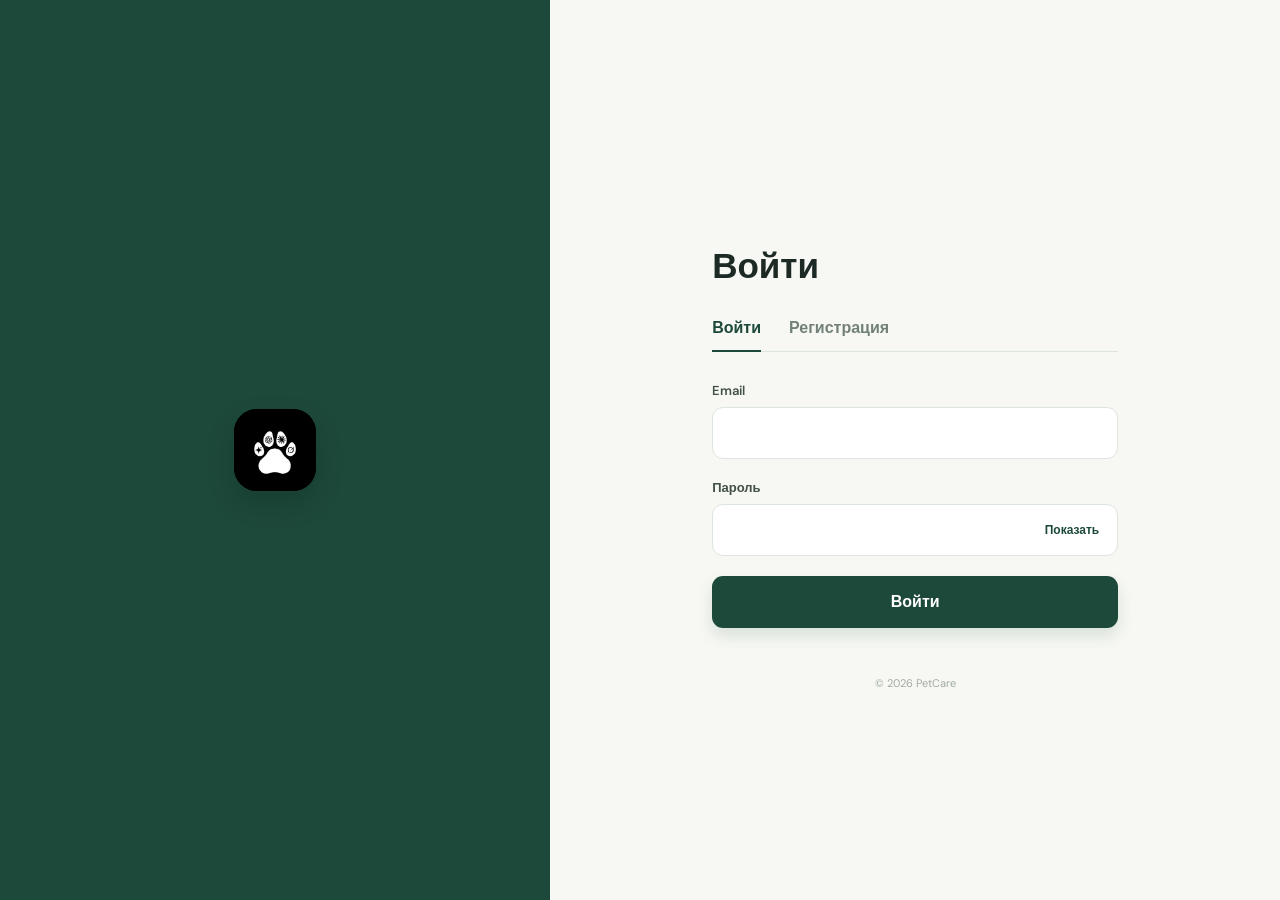
==== index.html @ 5fbf391f "ci: add GitLab CI/CD pipeline and Dockerfile" ====
<!doctype html>
<html lang="ru">
<head>
  <meta charset="UTF-8">
  <meta name="viewport" content="width=device-width, initial-scale=1.0">
  <meta name="description" content="PetCare — здоровье и забота о питомцах">
  <title>PetCare</title>
  <link rel="icon" type="image/jpeg" href="petcare-icon.jpg">
  <link rel="stylesheet" href="style.css">
</head>
<body>
  <div id="toast" class="toast" role="status" aria-live="polite"></div>
  <main id="auth-screen" class="auth-layout">
    <section class="brand-panel"><div class="brand-mark"><img src="petcare-icon.jpg" alt=""></div></section>
    <section class="form-panel"><div class="auth-card">
      <div class="mobile-brand"><img src="petcare-icon.jpg" alt=""></div>
      <div id="auth-view"><div class="card-heading"><h2 id="form-title">Войти</h2></div><div class="tabs"><button class="tab is-active" data-mode="login" type="button">Войти</button><button class="tab" data-mode="register" type="button">Регистрация</button></div><div id="auth-message" class="message" role="alert"></div><form id="auth-form" novalidate><div id="name-field" class="field is-hidden"><label for="auth-name">Имя</label><input id="auth-name" type="text"></div><div class="field"><label for="auth-email">Email</label><input id="auth-email" type="email" autocomplete="email" required></div><div class="field"><label for="auth-password">Пароль</label><div class="password-wrap"><input id="auth-password" type="password" autocomplete="current-password" required><button class="password-toggle" type="button">Показать</button></div></div><label id="terms-field" class="checkbox-row is-hidden"><input id="terms" type="checkbox"><span>Я принимаю условия использования PetCare</span></label><button id="auth-submit" class="primary-button" type="submit">Войти</button></form><p id="auth-hint" class="mock-hint"></p></div>
      <div id="verify-view" class="is-hidden"><button id="back-to-auth" class="back-button" type="button">← Назад</button><div class="card-heading"><h2>Введите код</h2><p class="muted">Код отправлен на <strong id="verify-email"></strong></p></div><div id="verify-message" class="message"></div><form id="verify-form"><div class="field"><label for="verify-code">Код подтверждения</label><input id="verify-code" class="code-input" inputmode="numeric" maxlength="6"></div><button class="primary-button" type="submit">Подтвердить</button></form><button id="resend-button" class="secondary-button" type="button">Отправить код ещё раз</button><p id="resend-status" class="resend-status"></p></div>
    </div><p class="copyright">© 2026 PetCare</p></section>
  </main>
  <main id="app-screen" class="app-shell is-hidden"><aside class="sidebar"><div class="sidebar-logo"><img src="petcare-icon.jpg" alt=""><span>PetCare</span></div><nav><button class="nav-link is-active" data-page="dashboard">⌂ <span>Обзор</span></button><button class="nav-link" data-page="procedures">✓ <span>Процедуры</span></button><button class="nav-link" data-page="pets">🐾 <span>Питомцы</span></button><button class="nav-link" data-page="food">● <span>Питание</span></button></nav><button id="logout-button" class="logout-link">↪ <span>Выйти</span></button></aside><section class="app-content"><header class="topbar"><div><h1 id="page-title">Обзор</h1></div><div class="user-chip"><span id="user-initial">А</span><span id="user-name">Пользователь</span></div></header><div id="app-message" class="message"></div><div id="page-content"></div></section></main>
  <div id="modal" class="modal is-hidden"><div class="modal-backdrop" data-close-modal></div><div class="modal-card"><button class="modal-close" data-close-modal>×</button><div id="modal-content"></div></div></div>
  <script src="script.js"></script>
</body>
</html>
---- style.css ----
@import url('https://fonts.googleapis.com/css2?family=DM+Sans:wght@400;500;600;700&display=swap');
:root{--green:#1d493b;--dark:#12382d;--mint:#e5f1e9;--cream:#f7f8f3;--text:#1d2924;--muted:#718078;--line:#dce5de;--red:#b44949;--shadow:0 18px 45px #173c2b12}*{box-sizing:border-box}body{margin:0;min-height:100vh;color:var(--text);background:var(--cream);font-family:'DM Sans',Arial,sans-serif}button,input,select,textarea{font:inherit}button{cursor:pointer}.is-hidden{display:none!important}.auth-layout{display:grid;grid-template-columns:minmax(360px,43%) 1fr;min-height:100vh}.brand-panel{display:flex;flex-direction:column;justify-content:center;padding:10% 12%;color:#fff;background:var(--green)}.brand-mark{width:82px;height:82px;margin-bottom:28px;overflow:hidden;border-radius:23px;background:#050505;box-shadow:0 12px 25px #0b2b2255}.brand-mark img,.mobile-brand img,.sidebar-logo img{width:100%;height:100%;object-fit:cover}.eyebrow{margin:0 0 12px;color:#7da995;font-size:11px;font-weight:700;letter-spacing:.18em}.brand-panel .eyebrow{color:#a9d1b5}.brand-panel h1,.topbar h1{margin:0 0 20px;font-family:'DM Sans',Arial,sans-serif;font-size:clamp(38px,4vw,62px);line-height:1.08}.brand-description{max-width:350px;color:#d1e4d7;line-height:1.7}.form-panel{display:flex;flex-direction:column;align-items:center;justify-content:center;padding:40px 24px 20px}.auth-card{width:min(100%,430px);padding:12px}.mobile-brand{display:none;align-items:center;gap:9px;margin-bottom:48px;color:var(--green);font-weight:700;letter-spacing:.12em}.mobile-brand img{width:33px;height:33px;border-radius:10px}.card-heading{margin-bottom:28px}.card-heading h2{margin:0 0 9px;font-family:'DM Sans',Arial,sans-serif;font-size:35px}.muted{color:var(--muted);line-height:1.6}.tabs{display:flex;gap:28px;margin-bottom:30px;border-bottom:1px solid var(--line)}.tab{position:relative;padding:0 0 13px;border:0;color:var(--muted);background:transparent;font-weight:600}.tab.is-active{color:var(--green)}.tab.is-active:after{position:absolute;right:0;bottom:-1px;left:0;height:2px;content:'';background:var(--green)}.field{margin-bottom:20px}.field label,.label-row label{display:block;margin-bottom:8px;color:#415048;font-size:13px;font-weight:600}.label-row{display:flex;justify-content:space-between}.label-row label{margin:0}.field input,.field select,.field textarea{width:100%;padding:13px 15px;border:1px solid var(--line);border-radius:11px;outline:0;color:var(--text);background:#fff;transition:.2s}.field input,.field select{height:52px}.field textarea{min-height:90px;resize:vertical}.field input:focus,.field select:focus,.field textarea:focus{border-color:#5b9377;box-shadow:0 0 0 3px #5b937722}.password-wrap{position:relative}.password-wrap input{padding-right:80px}.password-toggle{position:absolute;top:0;right:13px;height:52px;border:0;color:var(--green);background:transparent;font-size:12px;font-weight:600}.text-button,.back-button{padding:0;border:0;color:var(--green);background:transparent;font-size:12px;font-weight:600}.field-error{display:block;min-height:0;margin-top:5px;color:var(--red);font-size:12px}.has-error input{border-color:var(--red)}.primary-button,.secondary-button{width:100%;min-height:52px;border-radius:11px;font-weight:700}.primary-button{border:0;color:#fff;background:var(--green);box-shadow:0 8px 16px #1d493b22}.primary-button:hover{background:var(--dark)}.primary-button:disabled{cursor:wait;opacity:.6}.secondary-button{margin-top:13px;border:1px solid var(--line);color:var(--green);background:#fff}.checkbox-row{display:flex;gap:9px;align-items:flex-start;margin:4px 0 22px;color:var(--muted);font-size:12px}.checkbox-row input{accent-color:var(--green)}.message{display:none;padding:12px 14px;margin:0 0 18px;border-radius:9px;font-size:13px;line-height:1.45}.message.is-visible{display:block}.message.error{color:#913f3f;background:#fcecec}.message.success{color:#276549;background:#e6f5eb}.mock-hint,.resend-status{color:#89978f;font-size:11px;line-height:1.5;text-align:center}.code-input{font-size:24px!important;font-weight:700;letter-spacing:.35em;text-align:center}.copyright{margin:25px 0 0;color:#a0aaa4;font-size:11px}
.app-shell{display:flex;min-height:100vh}.sidebar{display:flex;flex-direction:column;width:240px;padding:25px 16px;color:#d8e8dc;background:var(--green)}.sidebar-logo{display:flex;align-items:center;gap:10px;margin:0 12px 55px;font-size:19px;font-weight:700}.sidebar-logo img{width:38px;height:38px;border-radius:12px}.sidebar nav{display:grid;gap:8px}.nav-link,.logout-link{display:flex;align-items:center;gap:13px;padding:13px 14px;border:0;border-radius:10px;color:#c4d9ca;background:transparent;text-align:left;font-size:19px}.nav-link span,.logout-link span{font-size:14px}.nav-link:hover,.nav-link.is-active{color:#fff;background:#ffffff1c}.logout-link{margin-top:auto}.app-content{width:100%;min-width:0;padding:42px clamp(22px,5vw,70px);overflow:auto}.topbar{display:flex;justify-content:space-between;align-items:flex-end;margin-bottom:34px}.topbar h1{margin:0;font-size:42px}.user-chip{display:flex;align-items:center;gap:10px;color:var(--muted);font-weight:600}.user-chip span:first-child{display:grid;place-items:center;width:38px;height:38px;border-radius:50%;color:#fff;background:var(--green)}.section-title{display:flex;justify-content:space-between;align-items:center;margin-bottom:18px}.section-title h2{margin:0;font-size:21px}.outline-button,.danger-button{padding:10px 14px;border-radius:9px;font-weight:600}.outline-button{border:1px solid var(--line);color:var(--green);background:#fff}.danger-button{border:0;color:#a53e3e;background:#fcecec}.dashboard-grid{display:grid;grid-template-columns:1.5fr 1fr;gap:24px}.stat-grid{display:grid;grid-template-columns:repeat(3,1fr);gap:15px;margin-bottom:24px}.card,.pet-card,.procedure-card{padding:22px;border:1px solid #edf1ed;border-radius:17px;background:#fff;box-shadow:var(--shadow)}.stat-card small{color:var(--muted)}.stat-card strong{display:block;margin-top:12px;font-size:30px}.pet-grid{display:grid;grid-template-columns:repeat(auto-fill,minmax(220px,1fr));gap:18px}.pet-card{padding:0;overflow:hidden}.pet-photo{display:grid;place-items:center;width:100%;height:145px;color:#fff;font-size:52px;background:linear-gradient(135deg,#b6d8bf,#5b9377)}.pet-photo img{width:100%;height:100%;object-fit:cover}.pet-card-body{padding:17px}.pet-card h3{margin:0 0 4px;font-size:18px}.pet-card p{margin:0;color:var(--muted);font-size:13px}.card-actions{display:flex;gap:8px;margin-top:15px}.card-actions button{flex:1;padding:9px 5px;border-radius:8px;font-size:12px}.procedure-list{display:grid;gap:11px}.procedure-card{display:flex;justify-content:space-between;gap:15px;padding:16px}.procedure-card h3{margin:0 0 5px;font-size:15px}.procedure-card p{margin:0;color:var(--muted);font-size:12px}.date-badge{min-width:80px;color:var(--green);font-size:12px;font-weight:700;text-align:right}.empty-state{padding:40px;text-align:center;color:var(--muted);border:1px dashed var(--line);border-radius:16px}.modal{position:fixed;z-index:10;inset:0;display:grid;place-items:center;padding:20px}.modal-backdrop{position:absolute;inset:0;background:#102c2299}.modal-card{position:relative;width:min(100%,500px);max-height:90vh;padding:28px;overflow:auto;border-radius:18px;background:#fff;box-shadow:0 25px 80px #0003}.modal-close{position:absolute;top:14px;right:17px;border:0;color:var(--muted);background:transparent;font-size:26px}.modal-card h2{margin:0 0 22px;font-family:'DM Sans',Arial,sans-serif}.form-actions{display:flex;gap:10px}.form-actions button{flex:1}.photo-preview{width:100%;height:180px;object-fit:cover;border-radius:12px;margin-bottom:12px}.toast{position:fixed;z-index:20;right:20px;bottom:20px;max-width:360px;padding:14px 18px;border-radius:10px;color:#fff;background:var(--green);box-shadow:var(--shadow);transform:translateY(120px);transition:.25s}.toast.show{transform:translateY(0)}
.compact-button{width:auto;padding:0 18px}
.small-note{margin-top:8px!important;white-space:pre-line}
.profile-card{max-width:680px}
.profile-card hr{margin:28px 0;border:0;border-top:1px solid var(--line)}
.avatar-large{display:block;width:86px;height:86px;margin-bottom:18px;border-radius:50%;object-fit:cover}
.oauth-row{display:flex;gap:10px}.oauth-row button{flex:1}
.calendar-list{display:grid;gap:22px}.calendar-day h3{margin:0 0 10px;color:var(--green);font-size:18px}.calendar-day .procedure-list{margin-top:0}
@media(max-width:800px){.auth-layout{display:block}.brand-panel{display:none}.mobile-brand{display:flex}.app-shell{display:block}.sidebar{width:100%;padding:12px 15px}.sidebar-logo{margin:0 0 10px}.sidebar nav{display:flex;overflow:auto}.nav-link,.logout-link{padding:9px 11px}.logout-link{position:absolute;right:14px;top:12px;margin:0}.nav-link span,.logout-link span{display:none}.app-content{padding:28px 16px}.topbar{align-items:center}.topbar h1{font-size:34px}.dashboard-grid{grid-template-columns:1fr}.stat-grid{gap:8px}.stat-card{padding:14px}.stat-card strong{font-size:23px}.user-chip span:last-child{display:none}.oauth-row{display:grid;grid-template-columns:1fr 1fr}}

/* Единая типографика и компактные карточки */
body,button,input,select,textarea{font-family:'DM Sans',Arial,sans-serif}
h1,h2,h3,.brand-panel h1,.topbar h1,.card-heading h2{font-family:'DM Sans',Arial,sans-serif}
.brand-panel{align-items:center}
.brand-panel .brand-mark{margin-bottom:0}
.brand-description,.brand-panel h1,.brand-panel .eyebrow{display:none}
.user-chip span:last-child{display:none}
.dashboard-grid{grid-template-columns:minmax(0,1fr) minmax(280px,.8fr);gap:12px}
.pet-grid{grid-template-columns:repeat(auto-fill,minmax(110px,1fr));gap:12px}
.pet-card{cursor:pointer;padding:0;border-radius:14px}
.pet-card.is-selected{outline:3px solid var(--green);outline-offset:2px}
.pet-photo{height:190px;display:grid;place-items:center;overflow:hidden;background:var(--mint);color:var(--green);font-size:72px}
.pet-photo img{display:block;width:100%;height:100%;object-fit:cover}
.pet-card-body{padding:13px 14px}
.pet-card-body h3{margin:0;font-size:15px;white-space:nowrap;overflow:hidden;text-overflow:ellipsis}
.pet-card-body p,.pet-card .card-actions{display:none}
.procedure-card{padding:15px}
.procedure-card .card-actions{display:none}
.next-procedure{display:grid;gap:7px;margin-top:18px;padding:18px;border-radius:16px;color:var(--green);background:var(--mint)}
.next-procedure small{font-weight:600;color:var(--muted)}
.next-procedure strong{font-size:19px}
.next-procedure p{margin:0;color:var(--muted)}
.dashboard-procedures{min-height:520px}
.dashboard-procedures .procedure-list{max-height:610px;overflow:auto}
.pet-card-body h3{font-size:19px}
.pet-card-body .pet-details-button{display:block;width:100%;margin-top:10px;padding:8px 10px;font-size:13px}
.procedure-card h3{font-size:21px;margin:0 0 8px}
.procedure-card p{font-size:16px}
.date-filter{display:flex;gap:8px;align-items:center}
.date-filter input{position:absolute;width:1px;height:1px;opacity:0;pointer-events:none}
.date-filter button{min-height:42px}
.calendar-month{padding:28px;border:1px solid var(--line);border-radius:17px;background:#fff;box-shadow:var(--shadow);overflow:auto;max-height:calc(100vh - 240px)}
.calendar-month-header{display:flex;justify-content:space-between;align-items:center;margin-bottom:18px}
.calendar-month-header h3{margin:0;font-size:24px}
.calendar-header-actions{display:flex;align-items:center;gap:8px}
.calendar-weekdays,.calendar-grid{display:grid;grid-template-columns:repeat(7,1fr);gap:8px}
.calendar-weekdays{margin-bottom:8px;color:var(--muted);font-size:13px;font-weight:700;text-align:center}
.calendar-cell{min-height:145px;padding:11px;border:1px solid var(--line);border-radius:10px;background:#fbfdfb;text-align:left}
.calendar-cell.is-empty{border-color:transparent;background:transparent}
.calendar-cell strong{display:block;margin-bottom:7px;font-size:16px}
.calendar-cell.has-procedures{border-color:#a9d1b5;background:var(--mint)}
.calendar-cell.is-today{box-shadow:inset 0 0 0 2px var(--green)}
.calendar-cell.is-selected{outline:3px solid #8bb99a;outline-offset:-3px}
.calendar-cell span{display:block;width:100%;margin-top:4px;padding:5px;border-radius:5px;color:var(--green);background:#fff;font-size:12px;white-space:normal;overflow:hidden}
.calendar-cell span small{display:block;color:var(--muted);font-size:11px}
.calendar-more{display:block;margin-top:5px;color:var(--muted);font-size:11px}
.calendar-selected-day{margin-top:24px}
.calendar-selected-day h3{margin:0 0 10px}
.calendar-selection-hint{margin-top:24px;padding:18px;border-radius:12px;color:var(--muted);background:#fff;text-align:center}
.section-subtitle{margin:5px 0 0;font-size:14px}
.pet-info-grid{display:grid;grid-template-columns:repeat(2,minmax(0,1fr));gap:18px}
.pet-profile-header{display:flex;gap:20px;align-items:center;margin-bottom:25px}
.pet-profile-header h2{margin:0 0 8px;font-size:30px}
.pet-profile-header .avatar-large{margin:0}
.pet-avatar-placeholder{display:grid;place-items:center;background:var(--mint);font-size:34px}
@media(max-width:800px){.pet-info-grid{grid-template-columns:1fr}.pet-profile-header{align-items:flex-start;flex-direction:column}.calendar-cell{min-height:76px;padding:6px}.calendar-cell button{font-size:10px}}
.filters{display:flex;flex-wrap:wrap;gap:10px;margin-bottom:20px}
.filters select,.filters input{min-height:42px;padding:0 12px;border:1px solid var(--line);border-radius:10px;color:var(--text);background:#fff}
.view-switch{display:flex;gap:8px;margin-left:auto}
.view-switch .outline-button{padding:9px 12px}
.view-switch .is-active{color:#fff;background:var(--green)}
.calendar-day{margin-bottom:22px}
.calendar-day h3{margin:0 0 10px}
.modal-card .procedure-list{max-height:55vh;overflow:auto}
@media(max-width:800px){.dashboard-grid{grid-template-columns:1fr}.view-switch{width:100%;margin-left:0}.view-switch button{flex:1}.pet-grid{grid-template-columns:repeat(3,1fr)}.pet-photo{height:145px}.calendar-month-header{align-items:flex-start;gap:8px}.calendar-header-actions{gap:4px}.calendar-header-actions .outline-button{padding:8px 9px}.calendar-cell{min-height:76px;padding:6px}.calendar-cell span{font-size:10px;padding:3px}.calendar-cell span small{display:none}}
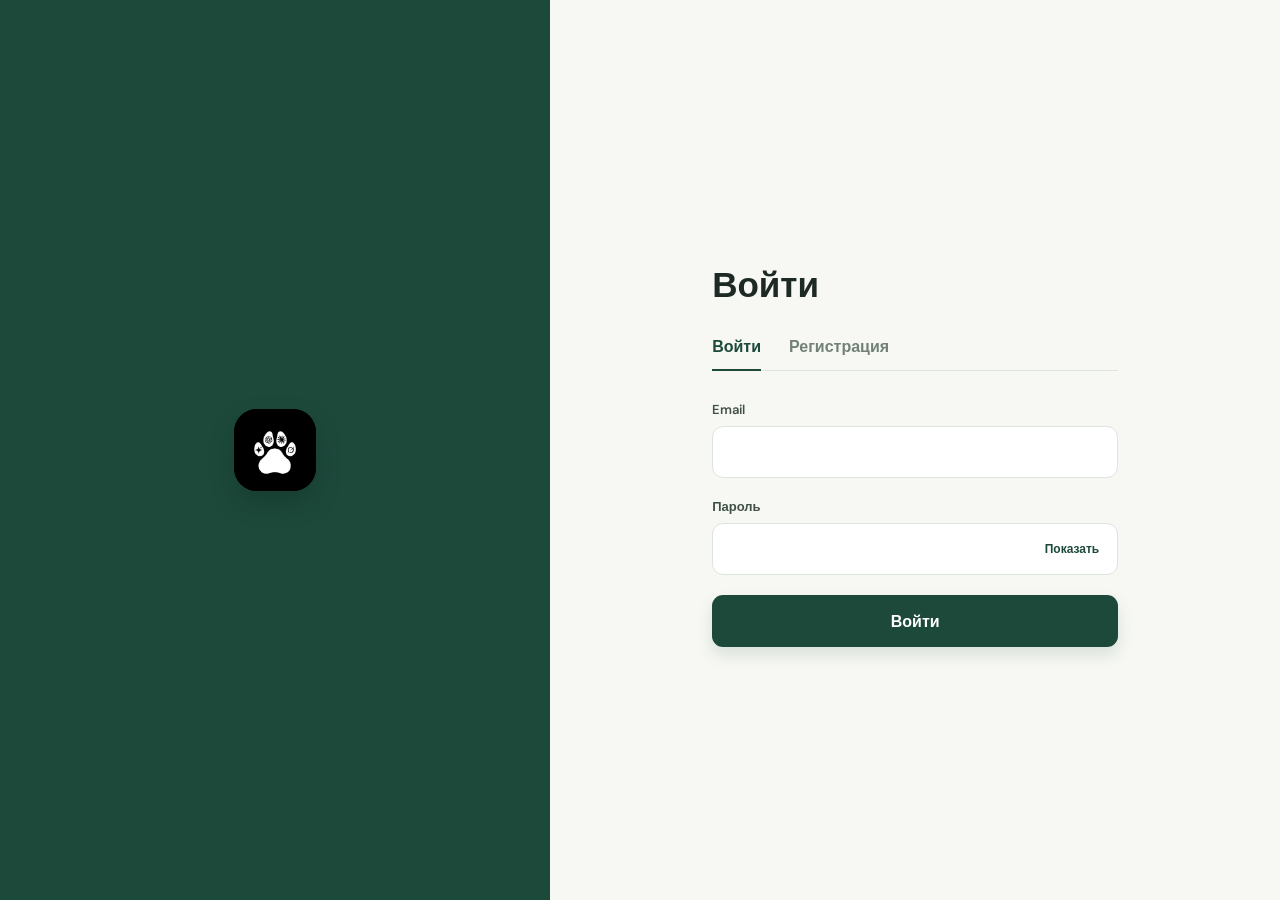
==== commit 45d50152: "smth" ====
--- a/index.html
+++ b/index.html
@@ -14,12 +14,12 @@
     <section class="brand-panel"><div class="brand-mark"><img src="petcare-icon.jpg" alt=""></div></section>
     <section class="form-panel"><div class="auth-card">
       <div class="mobile-brand"><img src="petcare-icon.jpg" alt=""></div>
-      <div id="auth-view"><div class="card-heading"><h2 id="form-title">Войти</h2></div><div class="tabs"><button class="tab is-active" data-mode="login" type="button">Войти</button><button class="tab" data-mode="register" type="button">Регистрация</button></div><div id="auth-message" class="message" role="alert"></div><form id="auth-form" novalidate><div id="name-field" class="field is-hidden"><label for="auth-name">Имя</label><input id="auth-name" type="text"></div><div class="field"><label for="auth-email">Email</label><input id="auth-email" type="email" autocomplete="email" required></div><div class="field"><label for="auth-password">Пароль</label><div class="password-wrap"><input id="auth-password" type="password" autocomplete="current-password" required><button class="password-toggle" type="button">Показать</button></div></div><label id="terms-field" class="checkbox-row is-hidden"><input id="terms" type="checkbox"><span>Я принимаю условия использования PetCare</span></label><button id="auth-submit" class="primary-button" type="submit">Войти</button></form><p id="auth-hint" class="mock-hint"></p></div>
-      <div id="verify-view" class="is-hidden"><button id="back-to-auth" class="back-button" type="button">← Назад</button><div class="card-heading"><h2>Введите код</h2><p class="muted">Код отправлен на <strong id="verify-email"></strong></p></div><div id="verify-message" class="message"></div><form id="verify-form"><div class="field"><label for="verify-code">Код подтверждения</label><input id="verify-code" class="code-input" inputmode="numeric" maxlength="6"></div><button class="primary-button" type="submit">Подтвердить</button></form><button id="resend-button" class="secondary-button" type="button">Отправить код ещё раз</button><p id="resend-status" class="resend-status"></p></div>
-    </div><p class="copyright">© 2026 PetCare</p></section>
+      <div id="auth-view"><div class="card-heading"><h2 id="form-title">Войти</h2></div><div class="tabs"><button class="tab is-active" data-mode="login" type="button">Войти</button><button class="tab" data-mode="register" type="button">Регистрация</button></div><div id="auth-message" class="message" role="alert"></div><form id="auth-form" novalidate><div id="name-field" class="field is-hidden"><label for="auth-name">Имя</label><input id="auth-name" name="name" type="text" autocomplete="name"></div><div class="field"><label for="auth-email">Email</label><input id="auth-email" name="email" type="email" autocomplete="email"></div><div class="field"><label for="auth-password">Пароль</label><div class="password-wrap"><input id="auth-password" name="passwd" type="password" autocomplete="current-password"><button class="password-toggle" type="button">Показать</button></div></div><button id="auth-submit" class="primary-button" type="submit">Войти</button></form><p id="auth-hint" class="mock-hint"></p></div>
+      <div id="verify-view" class="is-hidden"><button id="back-to-auth" class="back-button" type="button">← Назад</button><div class="card-heading"><h2>Введите код</h2><p class="muted">Код отправлен на <strong id="verify-email"></strong></p></div><div id="verify-message" class="message"></div><form id="verify-form" novalidate><div class="field"><label for="verify-code">Код подтверждения</label><input id="verify-code" class="code-input" inputmode="numeric" maxlength="6" autocomplete="one-time-code"></div><button class="primary-button" type="submit">Подтвердить</button></form><button id="resend-button" class="secondary-button" type="button">Отправить код ещё раз</button><p id="resend-status" class="resend-status"></p></div>
+    </div></section>
   </main>
-  <main id="app-screen" class="app-shell is-hidden"><aside class="sidebar"><div class="sidebar-logo"><img src="petcare-icon.jpg" alt=""><span>PetCare</span></div><nav><button class="nav-link is-active" data-page="dashboard">⌂ <span>Обзор</span></button><button class="nav-link" data-page="procedures">✓ <span>Процедуры</span></button><button class="nav-link" data-page="pets">🐾 <span>Питомцы</span></button><button class="nav-link" data-page="food">● <span>Питание</span></button></nav><button id="logout-button" class="logout-link">↪ <span>Выйти</span></button></aside><section class="app-content"><header class="topbar"><div><h1 id="page-title">Обзор</h1></div><div class="user-chip"><span id="user-initial">А</span><span id="user-name">Пользователь</span></div></header><div id="app-message" class="message"></div><div id="page-content"></div></section></main>
-  <div id="modal" class="modal is-hidden"><div class="modal-backdrop" data-close-modal></div><div class="modal-card"><button class="modal-close" data-close-modal>×</button><div id="modal-content"></div></div></div>
+  <main id="app-screen" class="app-shell is-hidden"><aside class="sidebar"><button class="sidebar-logo" type="button" data-page="dashboard" title="Обзор"><img src="petcare-icon.jpg" alt=""><span>PetCare</span></button><nav><button class="nav-link is-active" data-page="dashboard"><svg class="svg-icon"><use href="icons.svg#home"></use></svg><span>Обзор</span></button><button class="nav-link" data-page="pets"><svg class="svg-icon"><use href="icons.svg#paw"></use></svg><span>Мои питомцы</span></button><button class="nav-link" data-page="health"><svg class="svg-icon"><use href="icons.svg#heart"></use></svg><span>Карта здоровья</span></button><button class="nav-link" data-page="food"><svg class="svg-icon"><use href="icons.svg#bowl"></use></svg><span>Питание</span></button><button class="nav-link" data-page="reminders"><svg class="svg-icon"><use href="icons.svg#bell"></use></svg><span>Напоминания</span></button></nav><button id="sidebar-toggle" class="sidebar-toggle" type="button" aria-label="Свернуть панель"><b aria-hidden="true">«</b> <span>Свернуть</span></button></aside><section class="app-content"><header class="topbar"><div><h1 id="page-title">Обзор</h1></div><div class="topbar-actions"><button id="bell-button" class="bell-button" type="button" aria-label="Уведомления"><svg class="svg-icon"><use href="icons.svg#bell"></use></svg><span id="bell-count" class="bell-count is-hidden">0</span></button><div class="user-menu-wrap"><button id="user-menu-button" class="user-chip" type="button" title="Аккаунт" aria-haspopup="menu" aria-expanded="false"><span id="user-initial">А</span><span id="user-name">Пользователь</span></button><div id="user-menu" class="user-menu is-hidden" role="menu"><div class="user-menu-head"><strong id="menu-user-name"></strong><small id="menu-user-email"></small></div><button class="user-menu-item" type="button" role="menuitem" data-page="profile"><svg class="svg-icon"><use href="icons.svg#user"></use></svg> &#1040;&#1082;&#1082;&#1072;&#1091;&#1085;&#1090;</button><button id="logout-button" class="user-menu-item danger" type="button" role="menuitem"><svg class="svg-icon"><use href="icons.svg#logout"></use></svg> &#1042;&#1099;&#1081;&#1090;&#1080;</button></div></div></div></header><div id="app-message" class="message"></div><div id="page-content"></div></section></main>
+  <div id="modal" class="modal is-hidden"><div class="modal-backdrop" data-close-modal></div><div class="modal-card" role="dialog" aria-modal="true"><button class="modal-close" type="button" data-close-modal aria-label="Закрыть">×</button><div id="modal-content"></div></div></div>
   <script src="script.js"></script>
 </body>
-</html>+</html>
--- a/style.css
+++ b/style.css
@@ -32,7 +32,7 @@
 .next-procedure small{font-weight:600;color:var(--muted)}
 .next-procedure strong{font-size:19px}
 .next-procedure p{margin:0;color:var(--muted)}
-.dashboard-procedures{min-height:520px}
+.dashboard-procedures{min-height:520px;min-width:0;max-width:760px;width:100%;justify-self:end}
 .dashboard-procedures .procedure-list{max-height:610px;overflow:auto}
 .pet-card-body h3{font-size:19px}
 .pet-card-body .pet-details-button{display:block;width:100%;margin-top:10px;padding:8px 10px;font-size:13px}
@@ -74,4 +74,235 @@
 .calendar-day{margin-bottom:22px}
 .calendar-day h3{margin:0 0 10px}
 .modal-card .procedure-list{max-height:55vh;overflow:auto}
-@media(max-width:800px){.dashboard-grid{grid-template-columns:1fr}.view-switch{width:100%;margin-left:0}.view-switch button{flex:1}.pet-grid{grid-template-columns:repeat(3,1fr)}.pet-photo{height:145px}.calendar-month-header{align-items:flex-start;gap:8px}.calendar-header-actions{gap:4px}.calendar-header-actions .outline-button{padding:8px 9px}.calendar-cell{min-height:76px;padding:6px}.calendar-cell span{font-size:10px;padding:3px}.calendar-cell span small{display:none}}+@media(max-width:800px){.dashboard-grid{grid-template-columns:1fr}.view-switch{width:100%;margin-left:0}.view-switch button{flex:1}.pet-grid{grid-template-columns:repeat(3,1fr)}.pet-photo{height:145px}.calendar-month-header{align-items:flex-start;gap:8px}.calendar-header-actions{gap:4px}.calendar-header-actions .outline-button{padding:8px 9px}.calendar-cell{min-height:76px;padding:6px}.calendar-cell span{font-size:10px;padding:3px}.calendar-cell span small{display:none}}
+/* Обзор: колонка питомцев по ширине карточек, процедуры занимают остальное место */
+.dashboard-grid{grid-template-columns:auto minmax(320px,1fr);gap:24px;align-items:start}
+.dashboard-pets .pet-grid{grid-template-columns:repeat(var(--cols,3),200px)}
+@media(max-width:1200px){.dashboard-pets .pet-grid{grid-template-columns:repeat(var(--cols-sm,2),200px)}}
+
+/* Карточки питомцев крупнее, длинные имена переносятся */
+.pet-grid{grid-template-columns:repeat(auto-fill,minmax(200px,1fr));gap:16px}
+.pet-photo{height:170px}
+.pet-card-body{padding:14px 16px 16px}
+.pet-card-body h3{white-space:normal;overflow:visible;text-overflow:clip;overflow-wrap:anywhere;line-height:1.25}
+.pet-profile-actions{display:flex;flex-wrap:wrap;gap:8px}
+
+@media(max-width:800px){.dashboard-grid{grid-template-columns:1fr}.pet-grid,.dashboard-pets .pet-grid{grid-template-columns:repeat(2,minmax(0,1fr))}}
+
+/* ---------- Новые экраны: общие элементы ---------- */
+body.modal-open{overflow:hidden}
+.topbar-actions{display:flex;align-items:center;gap:12px}
+.user-chip{padding:0;border:0;background:transparent;cursor:pointer}
+.bell-button{position:relative;display:grid;place-items:center;width:44px;height:44px;border:1px solid var(--line);border-radius:12px;background:#fff;font-size:19px;box-shadow:var(--shadow)}
+.bell-button:hover{border-color:#a9d1b5}
+.bell-count{position:absolute;top:-6px;right:-6px;min-width:20px;height:20px;padding:0 5px;border-radius:10px;color:#fff;background:var(--red);font-size:11px;font-weight:700;line-height:20px;text-align:center}
+.notice-banner{display:block;width:100%;margin-bottom:16px;padding:14px 16px;border:1px solid #f0d9a8;border-radius:12px;color:#7a5412;background:#fff7e6;font-weight:600;text-align:left}
+.notice-banner:hover{background:#fff1d4}
+.quick-actions{display:flex;flex-wrap:wrap;gap:8px;margin-top:16px}
+.quick-actions .outline-button,.section-title>.outline-button,.section-title>.primary-button{min-width:132px;min-height:42px}
+.quick-actions .outline-button{padding:9px 12px;font-size:13px}
+.empty-action{margin-top:14px}
+.pre-line{white-space:pre-line}
+.page-section{margin-top:22px}
+.subsection-title{margin:0 0 12px;color:var(--green);font-size:17px}
+.section-title h3{margin:0;font-size:18px}
+.section-title .subsection-title{margin:0}
+.field-hint{margin:6px 0 0;color:var(--muted);font-size:12px;line-height:1.45}
+.field-row{display:grid;grid-template-columns:1fr 1fr;gap:12px}
+.text-button{cursor:pointer}
+.modal-lead{margin:-12px 0 20px}
+.danger-fill{background:var(--red)!important;box-shadow:none!important}
+.danger-fill:hover{background:#963c3c!important}
+
+/* Ошибки в формах */
+.field-error{display:block;margin-top:6px;color:var(--red);font-size:12px;font-weight:600}
+.has-error input,.has-error select,.has-error textarea{border-color:var(--red)!important;background:#fffafa!important}
+.has-error input:focus,.has-error select:focus,.has-error textarea:focus{box-shadow:0 0 0 3px #b4494922!important}
+.checkbox-row.has-error{flex-wrap:wrap;color:var(--red)}
+.checkbox-row .field-error{width:100%;margin-top:2px}
+
+/* Карточки событий */
+.event-list{display:grid;gap:11px}
+.event-card{display:flex;gap:14px;align-items:flex-start;padding:15px 16px;border:1px solid #edf1ed;border-radius:15px;background:#fff;box-shadow:var(--shadow)}
+.event-icon{display:grid;flex:none;place-items:center;width:42px;height:42px;border-radius:12px;background:var(--mint);font-size:20px}
+.event-body{flex:1;min-width:0}
+.event-body h3{margin:4px 0;font-size:17px;overflow-wrap:anywhere}
+.event-body p{margin:3px 0 0;color:var(--muted);font-size:13px;line-height:1.45;overflow-wrap:anywhere}
+.event-body .event-sub{color:#4b5a52}
+.event-text{white-space:pre-line}
+.event-body .event-repeat{color:var(--green);font-weight:600}
+.event-meta{display:flex;flex-wrap:wrap;gap:6px}
+.category-chip,.relative-chip{padding:3px 8px;border-radius:20px;font-size:11px;font-weight:700}
+.category-chip{color:var(--green);background:var(--mint)}
+.relative-chip{color:#7a5412;background:#fff1d4}
+.relative-chip.is-past{color:var(--muted);background:#eef1ee}
+.event-actions{display:flex;flex:none;gap:6px}
+.icon-button{display:grid;place-items:center;width:36px;height:36px;padding:0;border:1px solid var(--line);border-radius:9px;color:var(--green);background:#fff;font-size:15px}
+.icon-button:hover{border-color:#a9d1b5;background:var(--mint)}
+.icon-button.danger{border-color:#f3dada;color:#a53e3e;background:#fcecec}
+.event-birthday .event-icon{background:#fff1d4}
+.event-medication .event-icon{background:#eef0fb}
+.day-relative{font-size:14px;font-weight:500}
+
+/* Сводка карты здоровья */
+.summary-grid{display:grid;grid-template-columns:repeat(auto-fill,minmax(190px,1fr));gap:12px;margin:6px 0 4px}
+.summary-tile{display:grid;gap:5px;padding:15px;border:1px solid #edf1ed;border-radius:14px;background:#fff;box-shadow:var(--shadow)}
+.summary-tile small{color:var(--muted);font-weight:600}
+.summary-tile strong{font-size:17px;overflow-wrap:anywhere}
+.summary-tile span{color:var(--muted);font-size:12px;line-height:1.4}
+.pet-profile .summary-tile{background:#fbfdfb;box-shadow:none}
+.chip-tabs{display:flex;flex-wrap:wrap;gap:8px;margin-bottom:18px}
+.chip-tab{padding:8px 13px;border:1px solid var(--line);border-radius:20px;color:var(--green);background:#fff;font-size:13px;font-weight:600}
+.chip-tab.is-active{border-color:var(--green);color:#fff;background:var(--green)}
+.info-list{display:grid;grid-template-columns:repeat(auto-fill,minmax(180px,1fr));gap:12px;margin-bottom:6px}
+.info-list div{display:grid;gap:4px;padding:12px 14px;border-radius:12px;background:var(--cream)}
+.info-list small{color:var(--muted);font-weight:600}
+.pet-profile hr{margin:24px 0;border:0;border-top:1px solid var(--line)}
+.pet-profile .avatar-large{overflow:hidden}
+.pet-profile .avatar-large img{width:100%;height:100%;object-fit:cover}
+.pet-card-body .pet-meta{display:block;margin:4px 0 0;color:var(--muted);font-size:13px;overflow-wrap:anywhere}
+
+/* Вес */
+.weight-card h3{margin:0 0 14px}
+.inline-form{display:grid;grid-template-columns:170px 150px 1fr auto;gap:12px;align-items:start}
+.inline-form .field{margin-bottom:0}
+.inline-form .primary-button{min-height:52px;margin-top:26px}
+.weight-row{display:flex;justify-content:space-between;align-items:center;gap:12px;padding:14px 16px;border:1px solid #edf1ed;border-radius:14px;background:#fff;box-shadow:var(--shadow)}
+.weight-row strong{font-size:18px}
+.weight-row p{margin:3px 0 0;color:var(--muted);font-size:13px}
+.weight-diff{margin-left:8px;padding:2px 7px;border-radius:12px;font-size:12px;font-weight:700}
+.weight-diff.up{color:#7a5412;background:#fff1d4}
+.weight-diff.down{color:#276549;background:#e6f5eb}
+
+/* Питание */
+.badge-row{display:flex;flex-wrap:wrap;gap:6px;margin-top:8px}
+.badge{padding:4px 9px;border-radius:20px;color:var(--muted);background:#eef1ee;font-size:12px;font-weight:600}
+.badge.good{color:#276549;background:#e6f5eb}
+.badge.bad{color:#913f3f;background:#fcecec}
+.badge.warn{color:#7a5412;background:#fff1d4}
+.food-base{display:grid;grid-template-columns:repeat(auto-fit,minmax(230px,1fr));gap:12px}
+.food-column{padding:16px;border:1px solid #edf1ed;border-radius:15px;background:#fff;box-shadow:var(--shadow)}
+.food-column h4{margin:0 0 10px;font-size:15px}
+.food-column.good{border-top:4px solid #5b9377}
+.food-column.bad{border-top:4px solid var(--red)}
+.food-column.unknown{border-top:4px solid var(--line)}
+.food-column ul{display:grid;gap:10px;margin:0;padding:0;list-style:none}
+.food-column li{display:grid;gap:2px}
+.food-column li span{color:var(--muted);font-size:12px}
+.food-column li .reaction-line{color:#7a5412}
+.food-column p{margin:0;font-size:13px}
+.compact-filters{margin:0}
+.segmented{display:flex;flex-wrap:wrap;gap:6px}
+.segment input{position:absolute;opacity:0;pointer-events:none}
+.segment span{display:inline-block;padding:10px 13px;border:1px solid var(--line);border-radius:10px;color:var(--text);background:#fff;font-size:13px;font-weight:600;cursor:pointer;transition:.15s}
+.segment input:checked+span{border-color:var(--green);color:#fff;background:var(--green)}
+.segment input:focus-visible+span{box-shadow:0 0 0 3px #5b937744}
+.checkbox-grid{display:flex;flex-wrap:wrap;gap:4px 18px}
+.checkbox-grid .checkbox-row{margin:0;color:var(--text);font-size:13px}
+.form-details{margin:0 0 20px;padding:12px 14px;border:1px solid var(--line);border-radius:12px;background:#fbfdfb}
+.form-details summary{color:var(--green);font-weight:700;cursor:pointer}
+.form-details[open] summary{margin-bottom:14px}
+
+/* Уведомления */
+.notification-list{display:grid;gap:10px;max-height:52vh;margin-bottom:16px;overflow:auto}
+.notification-item{display:flex;gap:12px;align-items:flex-start;padding:13px;border:1px solid var(--line);border-radius:13px}
+.notification-item>div{flex:1;min-width:0}
+.notification-item h3{margin:0 0 3px;font-size:15px}
+.notification-item p{margin:0 0 3px;color:var(--muted);font-size:13px}
+.notification-item small{color:var(--muted);font-size:12px}
+.notification-item .outline-button{flex:none;padding:7px 10px;font-size:12px}
+
+/* Видимое поле даты в фильтрах */
+.date-filter input{position:static;width:auto;height:auto;min-height:42px;padding:0 12px;border:1px solid var(--line);border-radius:10px;color:var(--text);background:#fff;opacity:1;pointer-events:auto}
+
+@media(max-width:800px){
+  .topbar{gap:12px}.topbar h1{font-size:28px}
+  .inline-form{grid-template-columns:1fr 1fr}.inline-form .field:nth-child(3),.inline-form .primary-button{grid-column:1/-1}.inline-form .primary-button{width:100%;margin-top:0}
+  .event-card{gap:10px;padding:13px}.event-icon{width:36px;height:36px;font-size:17px}
+  .event-actions{flex-direction:column}
+  .section-title{flex-wrap:wrap;gap:10px}
+  .filters select,.date-filter{flex:1 1 160px}.date-filter input{flex:1}
+  .modal{padding:10px}.modal-card{padding:22px 18px}
+  .notification-item{flex-wrap:wrap}.notification-item .outline-button{margin-left:54px}
+}
+@media(max-width:480px){.field-row{grid-template-columns:1fr;gap:0}.summary-grid{grid-template-columns:1fr 1fr}.pet-photo{height:120px}.topbar h1{font-size:24px}}
+
+/* Логотип в боковой панели — ссылка на «Обзор» */
+.sidebar-logo{padding:0;border:0;color:inherit;background:transparent;font-family:inherit;text-align:left;cursor:pointer}
+.sidebar-logo:hover{color:#fff}
+
+/* Боковая панель: закреплена по высоте экрана, сворачивается до иконок */
+.sidebar{position:sticky;top:0;flex:none;height:100vh;overflow-y:auto;transition:width .2s}
+.sidebar-toggle{display:flex;align-items:center;gap:13px;margin-top:auto;padding:13px 14px;border:0;border-radius:10px;color:#c4d9ca;background:transparent;text-align:left;font-size:19px}
+.sidebar-toggle span{font-size:14px}
+.sidebar-toggle:hover{color:#fff;background:#ffffff1c}
+.sidebar-toggle b{display:inline-block;width:22px;text-align:center;font-weight:400;transition:transform .2s}
+.sidebar-collapsed .sidebar{width:84px;padding-right:12px;padding-left:12px}
+.sidebar-collapsed .sidebar-logo{justify-content:center;margin-right:0;margin-left:0}
+.sidebar-collapsed .sidebar-logo span,.sidebar-collapsed .nav-link span,.sidebar-collapsed .sidebar-toggle span{display:none}
+.sidebar-collapsed .nav-link,.sidebar-collapsed .sidebar-toggle{justify-content:center;padding-right:0;padding-left:0}
+.sidebar-collapsed .sidebar-toggle b{transform:rotate(180deg)}
+
+/* Меню аккаунта справа сверху */
+.user-menu-wrap{position:relative}
+.user-chip span:first-child{overflow:hidden;box-shadow:var(--shadow)}
+.user-chip span:first-child img{width:100%;height:100%;object-fit:cover}
+.user-chip:focus-visible span:first-child{outline:3px solid #5b937766;outline-offset:2px}
+.user-menu{position:absolute;z-index:9;top:calc(100% + 8px);right:0;display:grid;min-width:220px;padding:6px;border:1px solid var(--line);border-radius:13px;background:#fff;box-shadow:0 18px 45px #173c2b26}
+.user-menu-head{display:grid;gap:2px;padding:10px 12px 12px;margin-bottom:4px;border-bottom:1px solid var(--line)}
+.user-menu-head strong{overflow:hidden;text-overflow:ellipsis;white-space:nowrap}
+.user-menu-head small{overflow:hidden;color:var(--muted);text-overflow:ellipsis;white-space:nowrap}
+.user-menu-item{padding:11px 12px;border:0;border-radius:9px;color:var(--text);background:transparent;font-weight:600;text-align:left}
+.user-menu-item:hover{background:var(--mint)}
+.user-menu-item.danger{color:#a53e3e}
+.user-menu-item.danger:hover{background:#fcecec}
+
+/* Аватар в аккаунте */
+.community-filters{display:flex;align-items:end;gap:12px;flex-wrap:wrap;margin-bottom:22px}.community-filters .field{flex:1 1 260px;margin-bottom:0}.community-filters .checkbox-row{display:flex;align-items:center;gap:8px;padding-bottom:10px}.community-grid{display:grid;grid-template-columns:repeat(auto-fill,minmax(270px,1fr));gap:16px}.community-card{display:flex;flex-direction:column;min-height:180px}.community-card h3{margin:0 0 8px}.community-card p{overflow-wrap:anywhere}.community-card-footer{display:flex;align-items:center;justify-content:space-between;gap:10px;margin-top:auto}.community-detail{max-width:760px}.community-detail h3{margin-top:30px}.community-description{white-space:pre-wrap;overflow-wrap:anywhere}.community-actions{display:flex;gap:10px;flex-wrap:wrap;margin-top:22px}.community-members{padding:0;list-style:none}.community-members li{display:flex;align-items:center;justify-content:space-between;gap:12px;padding:12px 0;border-bottom:1px solid var(--line);overflow-wrap:anywhere}
+.avatar-card{display:flex;gap:20px;align-items:center;margin-bottom:18px}
+.avatar-card h2{margin:0 0 4px}
+.avatar-card p{margin:0 0 12px}
+.profile-avatar{display:grid;flex:none;place-items:center;margin:0;overflow:hidden;color:#fff;background:var(--green);font-size:34px;font-weight:700}
+.profile-avatar img{width:100%;height:100%;object-fit:cover}
+.avatar-card>.profile-avatar{cursor:zoom-in}
+.food-reaction-actions{display:flex;gap:6px;margin-top:10px}
+.food-reaction-actions .icon-button{width:42px;height:38px}
+.svg-icon{width:1.15em;height:1.15em;vertical-align:-.18em;fill:none}
+.file-button{position:relative;display:inline-flex;align-items:center;cursor:pointer}
+.file-button input{position:absolute;width:1px;height:1px;opacity:0}
+.file-button:focus-within{box-shadow:0 0 0 3px #5b937744}
+.file-button.is-busy{opacity:.6;pointer-events:none}
+
+/* Фото питомца крупнее */
+.photo-zoom-trigger{flex:none;padding:0;border:0;border-radius:50%;background:transparent;cursor:zoom-in}
+.photo-zoom-trigger:focus-visible{outline:3px solid #5b937766;outline-offset:3px}
+.modal-card.modal-photo{width:auto;max-width:min(94vw,960px);padding:10px;background:#fff}
+.modal-photo .modal-close{top:16px;right:16px;z-index:1;display:grid;place-items:center;width:36px;height:36px;border-radius:50%;color:#fff;background:#102c22aa;font-size:22px;line-height:1}
+.photo-zoom{display:block;max-width:100%;max-height:84vh;border-radius:12px;object-fit:contain}
+
+/* Календарь: число и события прижаты к левому верхнему углу ячейки */
+.calendar-cell{display:flex;flex-direction:column;align-items:stretch;justify-content:flex-start;color:var(--text)}
+.calendar-cell strong{text-align:left}
+
+/* Чекбоксы внутри полей: обычного размера, подпись сбоку */
+.field .checkbox-row{display:flex;align-items:center;gap:9px;margin:0;color:var(--text);font-size:14px;font-weight:500;cursor:pointer}
+.field input[type=checkbox],.field input[type=radio],.checkbox-row input{flex:none;width:18px;height:18px;min-height:0;margin:0;padding:0;accent-color:var(--green)}
+.checkbox-grid{gap:10px 22px}
+.field .checkbox-row+.field-error{margin-top:6px}
+
+/* Повторы и выбор «эта дата / все» */
+.weekday-picker .segment span{min-width:46px;text-align:center}
+.scope-field{padding:14px;border-radius:12px;background:var(--mint)}
+.scope-field .segment span{background:#fff}
+.choice-list{display:grid;gap:10px}
+.choice-list .secondary-button{margin-top:0}
+#repeat-block>.checkbox-row{align-items:center;margin:0 0 16px;color:var(--text);font-size:14px;cursor:pointer}
+
+@media(max-width:800px){
+  .sidebar{position:static;height:auto;overflow:visible}
+  .sidebar-toggle{display:none}
+  .sidebar-collapsed .sidebar{width:100%;padding:12px 15px}
+  .sidebar-collapsed .sidebar-logo{justify-content:flex-start}.sidebar-collapsed .sidebar-logo span{display:inline}
+  .sidebar-collapsed .nav-link{padding:9px 11px}
+  .avatar-card{align-items:flex-start}
+}
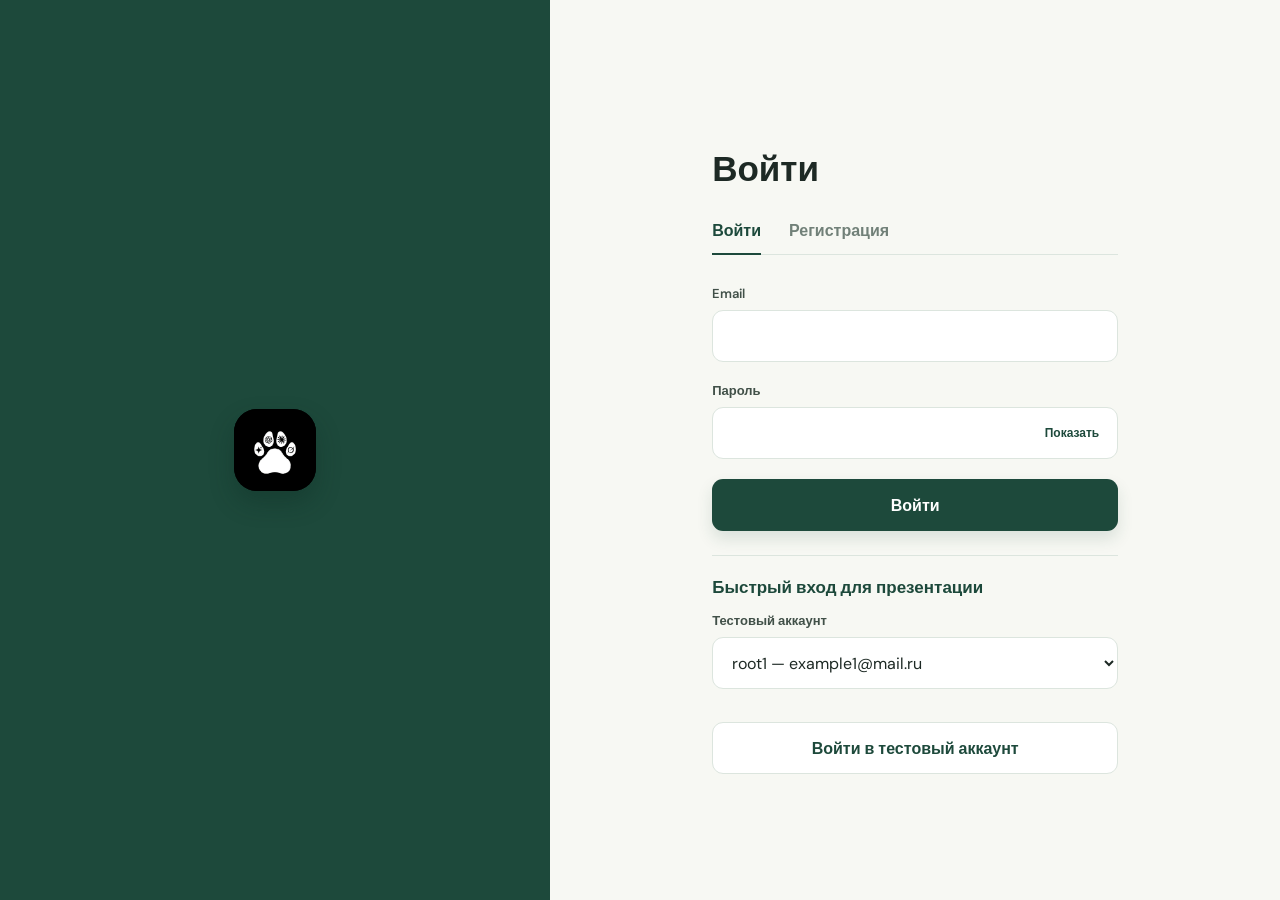
==== commit 0777be73: "final" ====
--- a/index.html
+++ b/index.html
@@ -15,6 +15,7 @@
     <section class="form-panel"><div class="auth-card">
       <div class="mobile-brand"><img src="petcare-icon.jpg" alt=""></div>
       <div id="auth-view"><div class="card-heading"><h2 id="form-title">Войти</h2></div><div class="tabs"><button class="tab is-active" data-mode="login" type="button">Войти</button><button class="tab" data-mode="register" type="button">Регистрация</button></div><div id="auth-message" class="message" role="alert"></div><form id="auth-form" novalidate><div id="name-field" class="field is-hidden"><label for="auth-name">Имя</label><input id="auth-name" name="name" type="text" autocomplete="name"></div><div class="field"><label for="auth-email">Email</label><input id="auth-email" name="email" type="email" autocomplete="email"></div><div class="field"><label for="auth-password">Пароль</label><div class="password-wrap"><input id="auth-password" name="passwd" type="password" autocomplete="current-password"><button class="password-toggle" type="button">Показать</button></div></div><button id="auth-submit" class="primary-button" type="submit">Войти</button></form><p id="auth-hint" class="mock-hint"></p></div>
+      <div id="test-login" class="test-login"><h3>Быстрый вход для презентации</h3><div class="field"><label for="test-account">Тестовый аккаунт</label><select id="test-account"><option value="0">root1 — example1@mail.ru</option><option value="1">root2 — 2@example.ru</option><option value="2">root3 — 3@example.ru</option><option value="3">root4 — 4@example.ru</option><option value="4">root5 — 5@example.ru</option><option value="5">root6 — 1@example.ru</option><option value="6">root7 — example7@mail.ru</option><option value="7">root8 — example8@mail.ru</option><option value="8">root9 — example9@mail.ru</option><option value="9">root10 — example10@mail.ru</option></select></div><button id="test-login-button" class="secondary-button" type="button">Войти в тестовый аккаунт</button></div>
       <div id="verify-view" class="is-hidden"><button id="back-to-auth" class="back-button" type="button">← Назад</button><div class="card-heading"><h2>Введите код</h2><p class="muted">Код отправлен на <strong id="verify-email"></strong></p></div><div id="verify-message" class="message"></div><form id="verify-form" novalidate><div class="field"><label for="verify-code">Код подтверждения</label><input id="verify-code" class="code-input" inputmode="numeric" maxlength="6" autocomplete="one-time-code"></div><button class="primary-button" type="submit">Подтвердить</button></form><button id="resend-button" class="secondary-button" type="button">Отправить код ещё раз</button><p id="resend-status" class="resend-status"></p></div>
     </div></section>
   </main>
--- a/style.css
+++ b/style.css
@@ -2,8 +2,12 @@
 :root{--green:#1d493b;--dark:#12382d;--mint:#e5f1e9;--cream:#f7f8f3;--text:#1d2924;--muted:#718078;--line:#dce5de;--red:#b44949;--shadow:0 18px 45px #173c2b12}*{box-sizing:border-box}body{margin:0;min-height:100vh;color:var(--text);background:var(--cream);font-family:'DM Sans',Arial,sans-serif}button,input,select,textarea{font:inherit}button{cursor:pointer}.is-hidden{display:none!important}.auth-layout{display:grid;grid-template-columns:minmax(360px,43%) 1fr;min-height:100vh}.brand-panel{display:flex;flex-direction:column;justify-content:center;padding:10% 12%;color:#fff;background:var(--green)}.brand-mark{width:82px;height:82px;margin-bottom:28px;overflow:hidden;border-radius:23px;background:#050505;box-shadow:0 12px 25px #0b2b2255}.brand-mark img,.mobile-brand img,.sidebar-logo img{width:100%;height:100%;object-fit:cover}.eyebrow{margin:0 0 12px;color:#7da995;font-size:11px;font-weight:700;letter-spacing:.18em}.brand-panel .eyebrow{color:#a9d1b5}.brand-panel h1,.topbar h1{margin:0 0 20px;font-family:'DM Sans',Arial,sans-serif;font-size:clamp(38px,4vw,62px);line-height:1.08}.brand-description{max-width:350px;color:#d1e4d7;line-height:1.7}.form-panel{display:flex;flex-direction:column;align-items:center;justify-content:center;padding:40px 24px 20px}.auth-card{width:min(100%,430px);padding:12px}.mobile-brand{display:none;align-items:center;gap:9px;margin-bottom:48px;color:var(--green);font-weight:700;letter-spacing:.12em}.mobile-brand img{width:33px;height:33px;border-radius:10px}.card-heading{margin-bottom:28px}.card-heading h2{margin:0 0 9px;font-family:'DM Sans',Arial,sans-serif;font-size:35px}.muted{color:var(--muted);line-height:1.6}.tabs{display:flex;gap:28px;margin-bottom:30px;border-bottom:1px solid var(--line)}.tab{position:relative;padding:0 0 13px;border:0;color:var(--muted);background:transparent;font-weight:600}.tab.is-active{color:var(--green)}.tab.is-active:after{position:absolute;right:0;bottom:-1px;left:0;height:2px;content:'';background:var(--green)}.field{margin-bottom:20px}.field label,.label-row label{display:block;margin-bottom:8px;color:#415048;font-size:13px;font-weight:600}.label-row{display:flex;justify-content:space-between}.label-row label{margin:0}.field input,.field select,.field textarea{width:100%;padding:13px 15px;border:1px solid var(--line);border-radius:11px;outline:0;color:var(--text);background:#fff;transition:.2s}.field input,.field select{height:52px}.field textarea{min-height:90px;resize:vertical}.field input:focus,.field select:focus,.field textarea:focus{border-color:#5b9377;box-shadow:0 0 0 3px #5b937722}.password-wrap{position:relative}.password-wrap input{padding-right:80px}.password-toggle{position:absolute;top:0;right:13px;height:52px;border:0;color:var(--green);background:transparent;font-size:12px;font-weight:600}.text-button,.back-button{padding:0;border:0;color:var(--green);background:transparent;font-size:12px;font-weight:600}.field-error{display:block;min-height:0;margin-top:5px;color:var(--red);font-size:12px}.has-error input{border-color:var(--red)}.primary-button,.secondary-button{width:100%;min-height:52px;border-radius:11px;font-weight:700}.primary-button{border:0;color:#fff;background:var(--green);box-shadow:0 8px 16px #1d493b22}.primary-button:hover{background:var(--dark)}.primary-button:disabled{cursor:wait;opacity:.6}.secondary-button{margin-top:13px;border:1px solid var(--line);color:var(--green);background:#fff}.checkbox-row{display:flex;gap:9px;align-items:flex-start;margin:4px 0 22px;color:var(--muted);font-size:12px}.checkbox-row input{accent-color:var(--green)}.message{display:none;padding:12px 14px;margin:0 0 18px;border-radius:9px;font-size:13px;line-height:1.45}.message.is-visible{display:block}.message.error{color:#913f3f;background:#fcecec}.message.success{color:#276549;background:#e6f5eb}.mock-hint,.resend-status{color:#89978f;font-size:11px;line-height:1.5;text-align:center}.code-input{font-size:24px!important;font-weight:700;letter-spacing:.35em;text-align:center}.copyright{margin:25px 0 0;color:#a0aaa4;font-size:11px}
 .app-shell{display:flex;min-height:100vh}.sidebar{display:flex;flex-direction:column;width:240px;padding:25px 16px;color:#d8e8dc;background:var(--green)}.sidebar-logo{display:flex;align-items:center;gap:10px;margin:0 12px 55px;font-size:19px;font-weight:700}.sidebar-logo img{width:38px;height:38px;border-radius:12px}.sidebar nav{display:grid;gap:8px}.nav-link,.logout-link{display:flex;align-items:center;gap:13px;padding:13px 14px;border:0;border-radius:10px;color:#c4d9ca;background:transparent;text-align:left;font-size:19px}.nav-link span,.logout-link span{font-size:14px}.nav-link:hover,.nav-link.is-active{color:#fff;background:#ffffff1c}.logout-link{margin-top:auto}.app-content{width:100%;min-width:0;padding:42px clamp(22px,5vw,70px);overflow:auto}.topbar{display:flex;justify-content:space-between;align-items:flex-end;margin-bottom:34px}.topbar h1{margin:0;font-size:42px}.user-chip{display:flex;align-items:center;gap:10px;color:var(--muted);font-weight:600}.user-chip span:first-child{display:grid;place-items:center;width:38px;height:38px;border-radius:50%;color:#fff;background:var(--green)}.section-title{display:flex;justify-content:space-between;align-items:center;margin-bottom:18px}.section-title h2{margin:0;font-size:21px}.outline-button,.danger-button{padding:10px 14px;border-radius:9px;font-weight:600}.outline-button{border:1px solid var(--line);color:var(--green);background:#fff}.danger-button{border:0;color:#a53e3e;background:#fcecec}.dashboard-grid{display:grid;grid-template-columns:1.5fr 1fr;gap:24px}.stat-grid{display:grid;grid-template-columns:repeat(3,1fr);gap:15px;margin-bottom:24px}.card,.pet-card,.procedure-card{padding:22px;border:1px solid #edf1ed;border-radius:17px;background:#fff;box-shadow:var(--shadow)}.stat-card small{color:var(--muted)}.stat-card strong{display:block;margin-top:12px;font-size:30px}.pet-grid{display:grid;grid-template-columns:repeat(auto-fill,minmax(220px,1fr));gap:18px}.pet-card{padding:0;overflow:hidden}.pet-photo{display:grid;place-items:center;width:100%;height:145px;color:#fff;font-size:52px;background:linear-gradient(135deg,#b6d8bf,#5b9377)}.pet-photo img{width:100%;height:100%;object-fit:cover}.pet-card-body{padding:17px}.pet-card h3{margin:0 0 4px;font-size:18px}.pet-card p{margin:0;color:var(--muted);font-size:13px}.card-actions{display:flex;gap:8px;margin-top:15px}.card-actions button{flex:1;padding:9px 5px;border-radius:8px;font-size:12px}.procedure-list{display:grid;gap:11px}.procedure-card{display:flex;justify-content:space-between;gap:15px;padding:16px}.procedure-card h3{margin:0 0 5px;font-size:15px}.procedure-card p{margin:0;color:var(--muted);font-size:12px}.date-badge{min-width:80px;color:var(--green);font-size:12px;font-weight:700;text-align:right}.empty-state{padding:40px;text-align:center;color:var(--muted);border:1px dashed var(--line);border-radius:16px}.modal{position:fixed;z-index:10;inset:0;display:grid;place-items:center;padding:20px}.modal-backdrop{position:absolute;inset:0;background:#102c2299}.modal-card{position:relative;width:min(100%,500px);max-height:90vh;padding:28px;overflow:auto;border-radius:18px;background:#fff;box-shadow:0 25px 80px #0003}.modal-close{position:absolute;top:14px;right:17px;border:0;color:var(--muted);background:transparent;font-size:26px}.modal-card h2{margin:0 0 22px;font-family:'DM Sans',Arial,sans-serif}.form-actions{display:flex;gap:10px}.form-actions button{flex:1}.photo-preview{width:100%;height:180px;object-fit:cover;border-radius:12px;margin-bottom:12px}.toast{position:fixed;z-index:20;right:20px;bottom:20px;max-width:360px;padding:14px 18px;border-radius:10px;color:#fff;background:var(--green);box-shadow:var(--shadow);transform:translateY(120px);transition:.25s}.toast.show{transform:translateY(0)}
 .compact-button{width:auto;padding:0 18px}
+.test-login{margin-top:24px;padding-top:20px;border-top:1px solid var(--line)}
+.test-login h3{margin:0 0 14px;color:var(--green);font-size:17px}
+.test-login .secondary-button{width:100%}
 .small-note{margin-top:8px!important;white-space:pre-line}
 .profile-card{max-width:680px}
+.telegram-profile-card{display:none}
 .profile-card hr{margin:28px 0;border:0;border-top:1px solid var(--line)}
 .avatar-large{display:block;width:86px;height:86px;margin-bottom:18px;border-radius:50%;object-fit:cover}
 .oauth-row{display:flex;gap:10px}.oauth-row button{flex:1}
@@ -259,6 +263,9 @@
 
 /* Аватар в аккаунте */
 .community-filters{display:flex;align-items:end;gap:12px;flex-wrap:wrap;margin-bottom:22px}.community-filters .field{flex:1 1 260px;margin-bottom:0}.community-filters .checkbox-row{display:flex;align-items:center;gap:8px;padding-bottom:10px}.community-grid{display:grid;grid-template-columns:repeat(auto-fill,minmax(270px,1fr));gap:16px}.community-card{display:flex;flex-direction:column;min-height:180px}.community-card h3{margin:0 0 8px}.community-card p{overflow-wrap:anywhere}.community-card-footer{display:flex;align-items:center;justify-content:space-between;gap:10px;margin-top:auto}.community-detail{max-width:760px}.community-detail h3{margin-top:30px}.community-description{white-space:pre-wrap;overflow-wrap:anywhere}.community-actions{display:flex;gap:10px;flex-wrap:wrap;margin-top:22px}.community-members{padding:0;list-style:none}.community-members li{display:flex;align-items:center;justify-content:space-between;gap:12px;padding:12px 0;border-bottom:1px solid var(--line);overflow-wrap:anywhere}
+/* Чат внутри карточки сообщества */
+.community-chat{max-width:760px;margin-top:18px}.community-chat .section-title{align-items:center}.community-chat .section-title h3{margin:0}.chat-history{margin:16px 0}.chat-history #chat-older{display:block;margin:0 auto 12px}.chat-messages{max-height:440px;min-height:130px;overflow-y:auto;overscroll-behavior:contain;display:flex;flex-direction:column;gap:10px;padding:14px;border:1px solid var(--line);border-radius:12px;background:var(--mint)}.chat-message{align-self:flex-start;max-width:min(90%,560px);padding:11px 14px;border-radius:13px;background:#fff;box-shadow:var(--shadow);overflow-wrap:anywhere}.chat-message.chat-own{align-self:flex-end;background:#e0f2e8}.chat-message-head,.chat-message-foot{display:flex;align-items:center;gap:10px;flex-wrap:wrap}.chat-message-head time{color:var(--muted);font-size:12px}.chat-message p{margin:8px 0;white-space:pre-wrap}.chat-message-foot{justify-content:flex-end;font-size:13px}.chat-message-foot:empty{display:none}.chat-delete{color:#a53e3e}.chat-empty{align-self:center;margin:auto;text-align:center}.community-chat form .field{margin-bottom:10px}.community-chat textarea{resize:vertical}.community-chat #chat-status{margin-top:12px}
+.chat-history #chat-older.is-hidden,.community-chat #chat-status.is-hidden{display:none}
 .avatar-card{display:flex;gap:20px;align-items:center;margin-bottom:18px}
 .avatar-card h2{margin:0 0 4px}
 .avatar-card p{margin:0 0 12px}
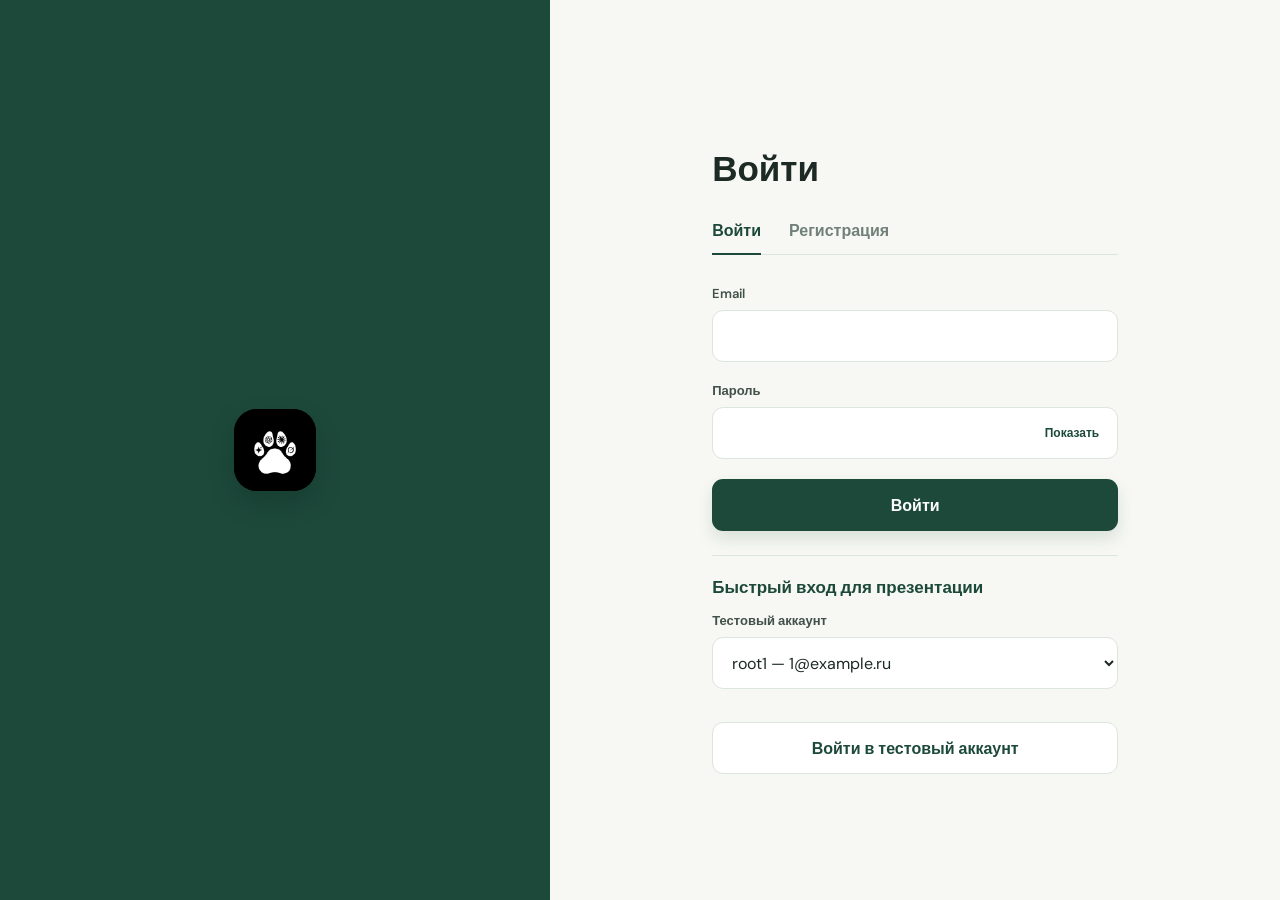
==== commit db7be658: "final" ====
--- a/index.html
+++ b/index.html
@@ -1,4 +1,4 @@
-<!doctype html>
+﻿<!doctype html>
 <html lang="ru">
 <head>
   <meta charset="UTF-8">
@@ -15,7 +15,7 @@
     <section class="form-panel"><div class="auth-card">
       <div class="mobile-brand"><img src="petcare-icon.jpg" alt=""></div>
       <div id="auth-view"><div class="card-heading"><h2 id="form-title">Войти</h2></div><div class="tabs"><button class="tab is-active" data-mode="login" type="button">Войти</button><button class="tab" data-mode="register" type="button">Регистрация</button></div><div id="auth-message" class="message" role="alert"></div><form id="auth-form" novalidate><div id="name-field" class="field is-hidden"><label for="auth-name">Имя</label><input id="auth-name" name="name" type="text" autocomplete="name"></div><div class="field"><label for="auth-email">Email</label><input id="auth-email" name="email" type="email" autocomplete="email"></div><div class="field"><label for="auth-password">Пароль</label><div class="password-wrap"><input id="auth-password" name="passwd" type="password" autocomplete="current-password"><button class="password-toggle" type="button">Показать</button></div></div><button id="auth-submit" class="primary-button" type="submit">Войти</button></form><p id="auth-hint" class="mock-hint"></p></div>
-      <div id="test-login" class="test-login"><h3>Быстрый вход для презентации</h3><div class="field"><label for="test-account">Тестовый аккаунт</label><select id="test-account"><option value="0">root1 — example1@mail.ru</option><option value="1">root2 — 2@example.ru</option><option value="2">root3 — 3@example.ru</option><option value="3">root4 — 4@example.ru</option><option value="4">root5 — 5@example.ru</option><option value="5">root6 — 1@example.ru</option><option value="6">root7 — example7@mail.ru</option><option value="7">root8 — example8@mail.ru</option><option value="8">root9 — example9@mail.ru</option><option value="9">root10 — example10@mail.ru</option></select></div><button id="test-login-button" class="secondary-button" type="button">Войти в тестовый аккаунт</button></div>
+      <div id="test-login" class="test-login"><h3>Быстрый вход для презентации</h3><div class="field"><label for="test-account">Тестовый аккаунт</label><select id="test-account"><option value="0">root1 — 1@example.ru</option><option value="1">root2 — 2@example.ru</option><option value="2">root3 — 3@example.ru</option><option value="3">root4 — 4@example.ru</option><option value="4">root5 — 5@example.ru</option><option value="5">root6 — 6@example.ru</option><option value="6">root7 — 7@example.ru</option><option value="7">root8 — 8@example.ru</option><option value="8">root9 — 9@example.ru</option><option value="9">root10 — 10@example.ru</option></select></div><button id="test-login-button" class="secondary-button" type="button">Войти в тестовый аккаунт</button></div>
       <div id="verify-view" class="is-hidden"><button id="back-to-auth" class="back-button" type="button">← Назад</button><div class="card-heading"><h2>Введите код</h2><p class="muted">Код отправлен на <strong id="verify-email"></strong></p></div><div id="verify-message" class="message"></div><form id="verify-form" novalidate><div class="field"><label for="verify-code">Код подтверждения</label><input id="verify-code" class="code-input" inputmode="numeric" maxlength="6" autocomplete="one-time-code"></div><button class="primary-button" type="submit">Подтвердить</button></form><button id="resend-button" class="secondary-button" type="button">Отправить код ещё раз</button><p id="resend-status" class="resend-status"></p></div>
     </div></section>
   </main>
